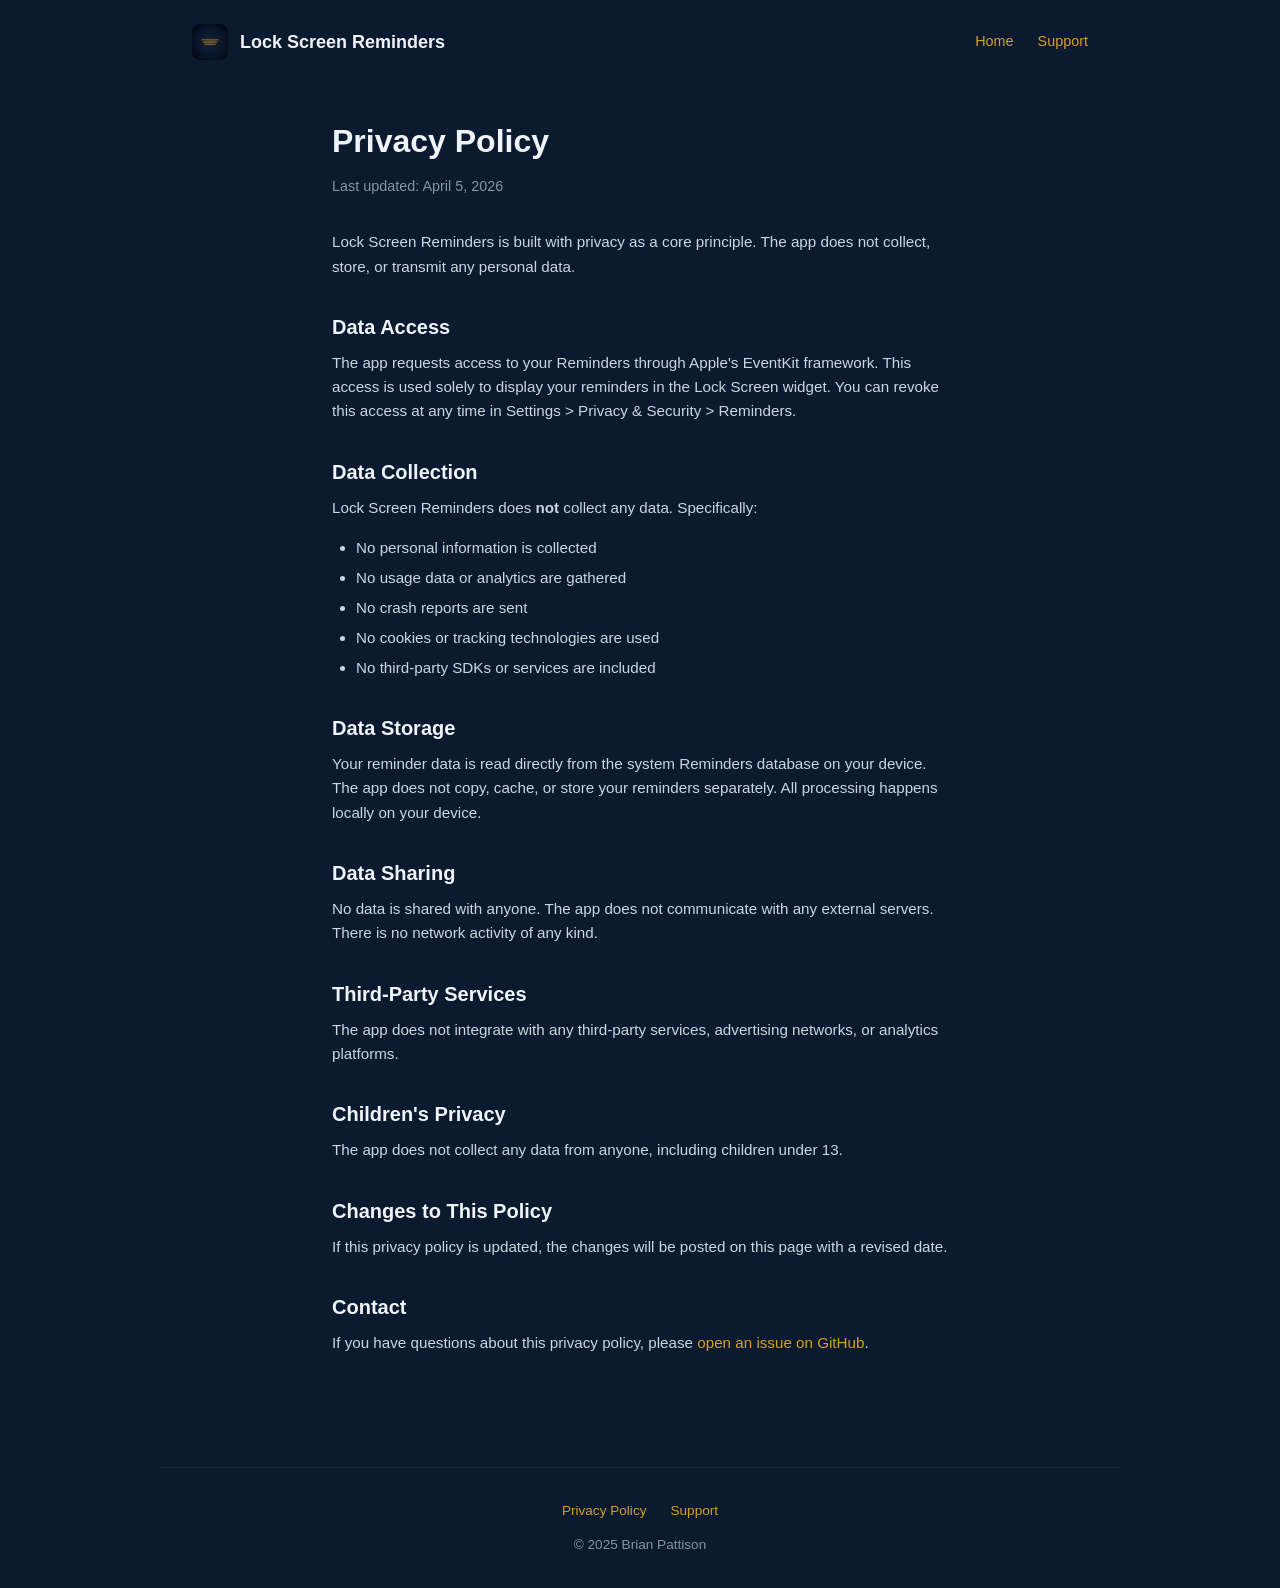
==== docs/privacy.html @ 913a4e99 "Move website to docs/" ====
<!DOCTYPE html>
<html lang="en">
<head>
  <meta charset="UTF-8">
  <meta name="viewport" content="width=device-width, initial-scale=1.0">
  <title>Privacy Policy - Lock Screen Reminders</title>
  <meta name="description" content="Privacy policy for the Lock Screen Reminders iOS app.">
  <link rel="stylesheet" href="style.css">
  <link rel="icon" href="icon.png" type="image/png">
</head>
<body>
  <header>
    <a href="/" class="logo">
      <img src="icon.png" alt="Lock Screen Reminders icon">
      Lock Screen Reminders
    </a>
    <nav>
      <a href="/">Home</a>
      <a href="https://github.com/brianpattison/lock-screen-reminders-app/issues">Support</a>
    </nav>
  </header>

  <main class="page">
    <h1>Privacy Policy</h1>
    <p class="updated">Last updated: April 5, 2026</p>

    <p>Lock Screen Reminders is built with privacy as a core principle. The app does not collect, store, or transmit any personal data.</p>

    <h2>Data Access</h2>
    <p>The app requests access to your Reminders through Apple's EventKit framework. This access is used solely to display your reminders in the Lock Screen widget. You can revoke this access at any time in Settings &gt; Privacy &amp; Security &gt; Reminders.</p>

    <h2>Data Collection</h2>
    <p>Lock Screen Reminders does <strong>not</strong> collect any data. Specifically:</p>
    <ul>
      <li>No personal information is collected</li>
      <li>No usage data or analytics are gathered</li>
      <li>No crash reports are sent</li>
      <li>No cookies or tracking technologies are used</li>
      <li>No third-party SDKs or services are included</li>
    </ul>

    <h2>Data Storage</h2>
    <p>Your reminder data is read directly from the system Reminders database on your device. The app does not copy, cache, or store your reminders separately. All processing happens locally on your device.</p>

    <h2>Data Sharing</h2>
    <p>No data is shared with anyone. The app does not communicate with any external servers. There is no network activity of any kind.</p>

    <h2>Third-Party Services</h2>
    <p>The app does not integrate with any third-party services, advertising networks, or analytics platforms.</p>

    <h2>Children's Privacy</h2>
    <p>The app does not collect any data from anyone, including children under 13.</p>

    <h2>Changes to This Policy</h2>
    <p>If this privacy policy is updated, the changes will be posted on this page with a revised date.</p>

    <h2>Contact</h2>
    <p>If you have questions about this privacy policy, please <a href="https://github.com/brianpattison/lock-screen-reminders-app/issues">open an issue on GitHub</a>.</p>
  </main>

  <footer>
    <div class="links">
      <a href="privacy.html">Privacy Policy</a>
      <a href="https://github.com/brianpattison/lock-screen-reminders-app/issues">Support</a>
    </div>
    <p>&copy; 2025 Brian Pattison</p>
  </footer>
</body>
</html>
---- docs/style.css ----
:root {
  --navy: #0b1a2e;
  --navy-light: #112240;
  --gold: #d4a020;
  --gold-light: #e8b84a;
  --gold-glow: rgba(212, 160, 32, 0.3);
  --text: #ccd6e0;
  --text-muted: #8892a4;
  --white: #f0f4f8;
}

* {
  margin: 0;
  padding: 0;
  box-sizing: border-box;
}

html {
  scroll-behavior: smooth;
}

body {
  font-family: -apple-system, BlinkMacSystemFont, "SF Pro Display", "Segoe UI", Roboto, Helvetica, Arial, sans-serif;
  background: var(--navy);
  color: var(--text);
  line-height: 1.6;
  min-height: 100vh;
}

a {
  color: var(--gold);
  text-decoration: none;
  transition: color 0.2s;
}

a:hover {
  color: var(--gold-light);
}

/* Header */
header {
  padding: 1.5rem 2rem;
  display: flex;
  justify-content: space-between;
  align-items: center;
  max-width: 960px;
  margin: 0 auto;
}

.logo {
  display: flex;
  align-items: center;
  gap: 0.75rem;
  font-size: 1.125rem;
  font-weight: 600;
  color: var(--white);
}

.logo img {
  width: 36px;
  height: 36px;
  border-radius: 8px;
}

nav {
  display: flex;
  gap: 1.5rem;
  font-size: 0.9rem;
}

/* Hero */
.hero {
  text-align: center;
  padding: 4rem 2rem 3rem;
  max-width: 720px;
  margin: 0 auto;
}

.hero .app-icon {
  width: 120px;
  height: 120px;
  border-radius: 27px;
  margin-bottom: 2rem;
  box-shadow: 0 0 40px var(--gold-glow), 0 8px 32px rgba(0, 0, 0, 0.4);
}

.hero h1 {
  font-size: 2.5rem;
  font-weight: 700;
  color: var(--white);
  margin-bottom: 0.75rem;
  letter-spacing: -0.02em;
}

.hero .tagline {
  font-size: 1.2rem;
  color: var(--text-muted);
  margin-bottom: 2rem;
  max-width: 480px;
  margin-left: auto;
  margin-right: auto;
}

.app-store-badge {
  display: inline-block;
  transition: opacity 0.2s;
}

.app-store-badge:hover {
  opacity: 0.85;
}

.app-store-badge img {
  height: 54px;
}

/* Features */
.features {
  display: grid;
  grid-template-columns: repeat(auto-fit, minmax(240px, 1fr));
  gap: 1.5rem;
  max-width: 820px;
  margin: 2rem auto 0;
  padding: 0 2rem;
}

.feature {
  background: var(--navy-light);
  border: 1px solid rgba(204, 214, 224, 0.06);
  border-radius: 12px;
  padding: 1.5rem;
}

.feature h3 {
  color: var(--gold);
  font-size: 1rem;
  font-weight: 600;
  margin-bottom: 0.5rem;
}

.feature p {
  font-size: 0.9rem;
  color: var(--text-muted);
  line-height: 1.5;
}

/* Screenshots */
.screenshots {
  text-align: center;
  padding: 4rem 2rem;
  max-width: 820px;
  margin: 0 auto;
}

.screenshots h2 {
  font-size: 1.5rem;
  color: var(--white);
  margin-bottom: 1.5rem;
}

.screenshot-grid {
  display: flex;
  justify-content: center;
  gap: 1.5rem;
  flex-wrap: wrap;
}

.screenshot-placeholder {
  width: 180px;
  height: 390px;
  background: var(--navy-light);
  border: 1px dashed rgba(204, 214, 224, 0.15);
  border-radius: 20px;
  display: flex;
  align-items: center;
  justify-content: center;
  color: var(--text-muted);
  font-size: 0.8rem;
}

/* Footer */
footer {
  text-align: center;
  padding: 2rem;
  border-top: 1px solid rgba(204, 214, 224, 0.06);
  font-size: 0.85rem;
  color: var(--text-muted);
  max-width: 960px;
  margin: 2rem auto 0;
}

footer .links {
  display: flex;
  justify-content: center;
  gap: 1.5rem;
  margin-bottom: 0.75rem;
}

/* Privacy Policy Page */
.page {
  max-width: 680px;
  margin: 0 auto;
  padding: 2rem 2rem 4rem;
}

.page h1 {
  font-size: 2rem;
  color: var(--white);
  margin-bottom: 0.5rem;
}

.page .updated {
  color: var(--text-muted);
  font-size: 0.9rem;
  margin-bottom: 2rem;
}

.page h2 {
  font-size: 1.25rem;
  color: var(--white);
  margin-top: 2rem;
  margin-bottom: 0.5rem;
}

.page p,
.page ul {
  margin-bottom: 1rem;
  font-size: 0.95rem;
  color: var(--text);
}

.page ul {
  padding-left: 1.5rem;
}

.page li {
  margin-bottom: 0.35rem;
}

/* Responsive */
@media (max-width: 600px) {
  .hero h1 {
    font-size: 1.75rem;
  }

  .hero .tagline {
    font-size: 1rem;
  }

  header {
    flex-direction: column;
    gap: 1rem;
  }

  .screenshot-placeholder {
    width: 140px;
    height: 303px;
  }
}
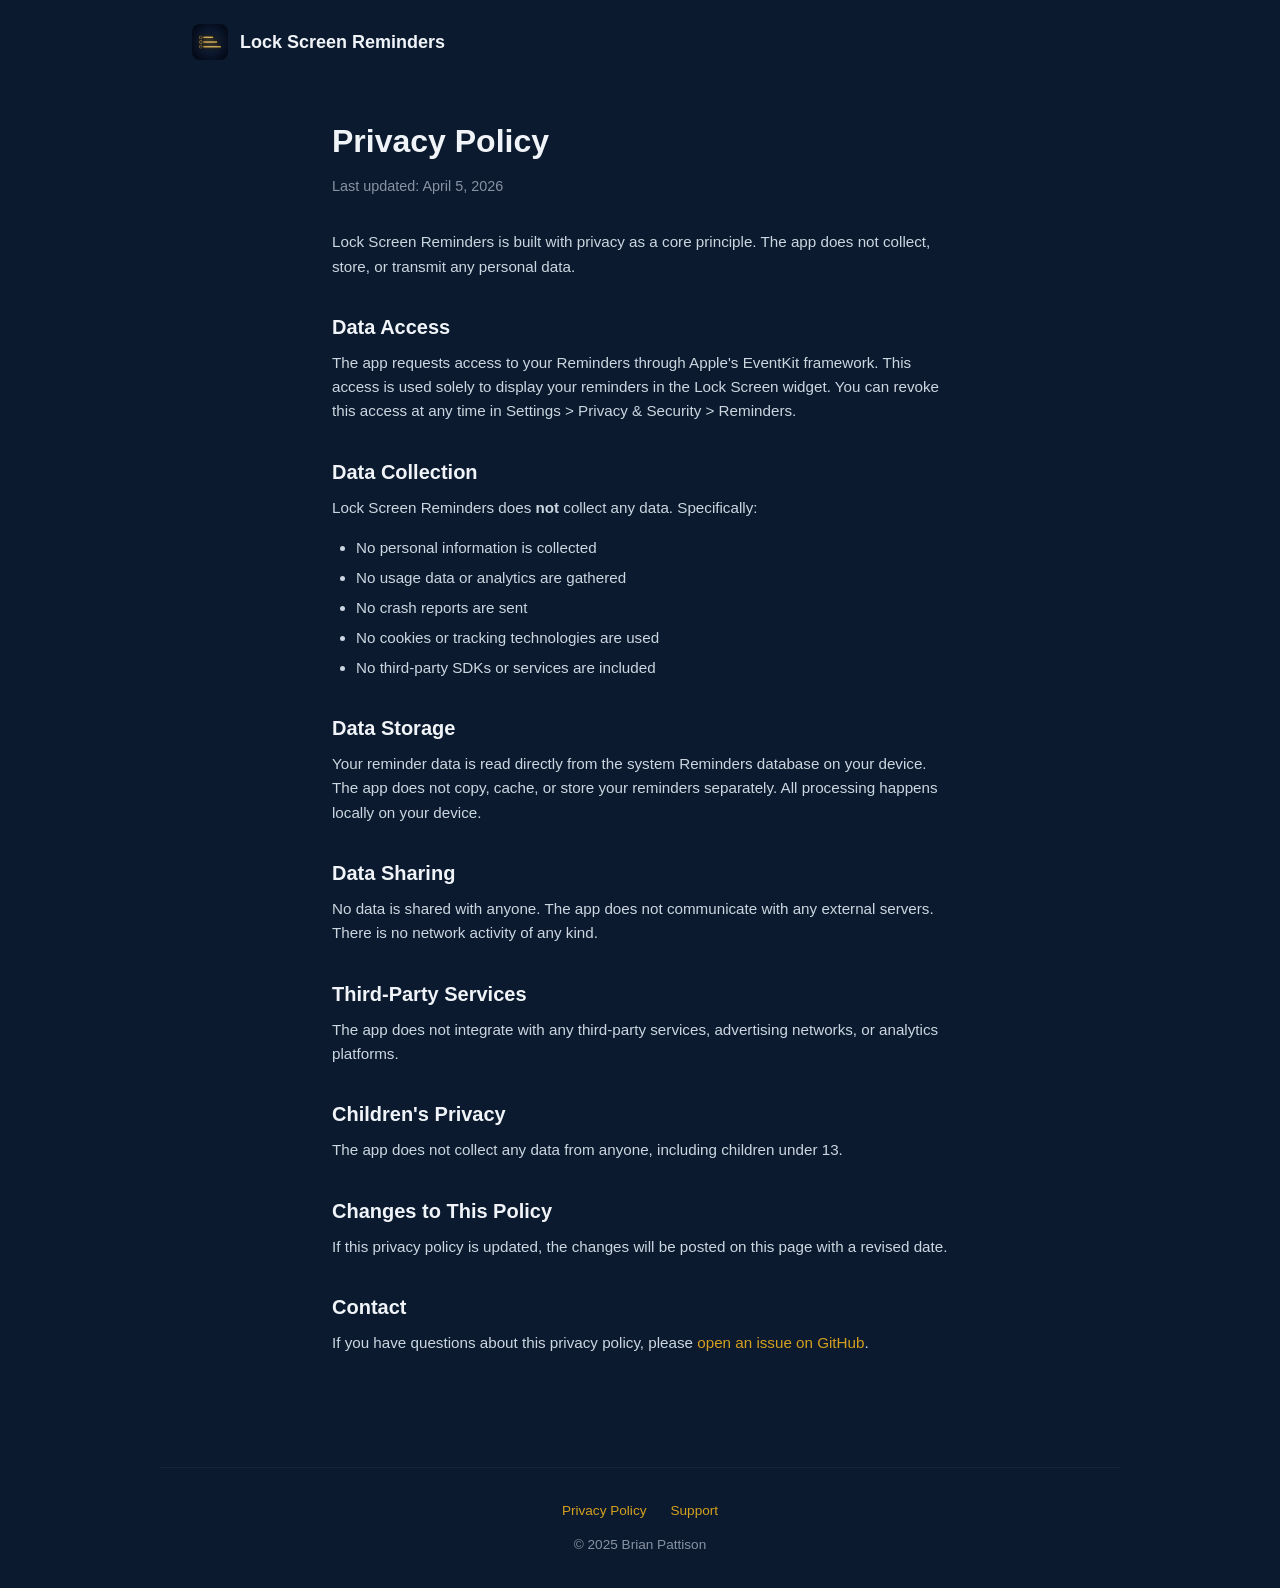
==== commit f05295de: "Add support page and update site nav links Co-Authored-By: Claude Opus 4.6 (1M context) <noreply@ant" ====
--- a/docs/privacy.html
+++ b/docs/privacy.html
@@ -14,10 +14,6 @@
       <img src="icon.png" alt="Lock Screen Reminders icon">
       Lock Screen Reminders
     </a>
-    <nav>
-      <a href="/">Home</a>
-      <a href="https://github.com/brianpattison/lock-screen-reminders-app/issues">Support</a>
-    </nav>
   </header>
 
   <main class="page">
@@ -61,7 +57,7 @@
   <footer>
     <div class="links">
       <a href="privacy.html">Privacy Policy</a>
-      <a href="https://github.com/brianpattison/lock-screen-reminders-app/issues">Support</a>
+      <a href="support.html">Support</a>
     </div>
     <p>&copy; 2025 Brian Pattison</p>
   </footer>
--- a/docs/style.css
+++ b/docs/style.css
@@ -165,17 +165,24 @@
   flex-wrap: wrap;
 }
 
-.screenshot-placeholder {
+.screenshot-link {
+  display: block;
   width: 180px;
-  height: 390px;
-  background: var(--navy-light);
-  border: 1px dashed rgba(204, 214, 224, 0.15);
   border-radius: 20px;
-  display: flex;
-  align-items: center;
-  justify-content: center;
-  color: var(--text-muted);
-  font-size: 0.8rem;
+  overflow: hidden;
+  transition: transform 0.2s, box-shadow 0.2s;
+  box-shadow: 0 4px 20px rgba(0, 0, 0, 0.3);
+}
+
+.screenshot-link:hover {
+  transform: scale(1.03);
+  box-shadow: 0 8px 30px rgba(0, 0, 0, 0.5);
+}
+
+.screenshot-img {
+  width: 100%;
+  height: auto;
+  display: block;
 }
 
 /* Footer */
@@ -252,8 +259,7 @@
     gap: 1rem;
   }
 
-  .screenshot-placeholder {
+  .screenshot-link {
     width: 140px;
-    height: 303px;
-  }
-}
+  }
+}
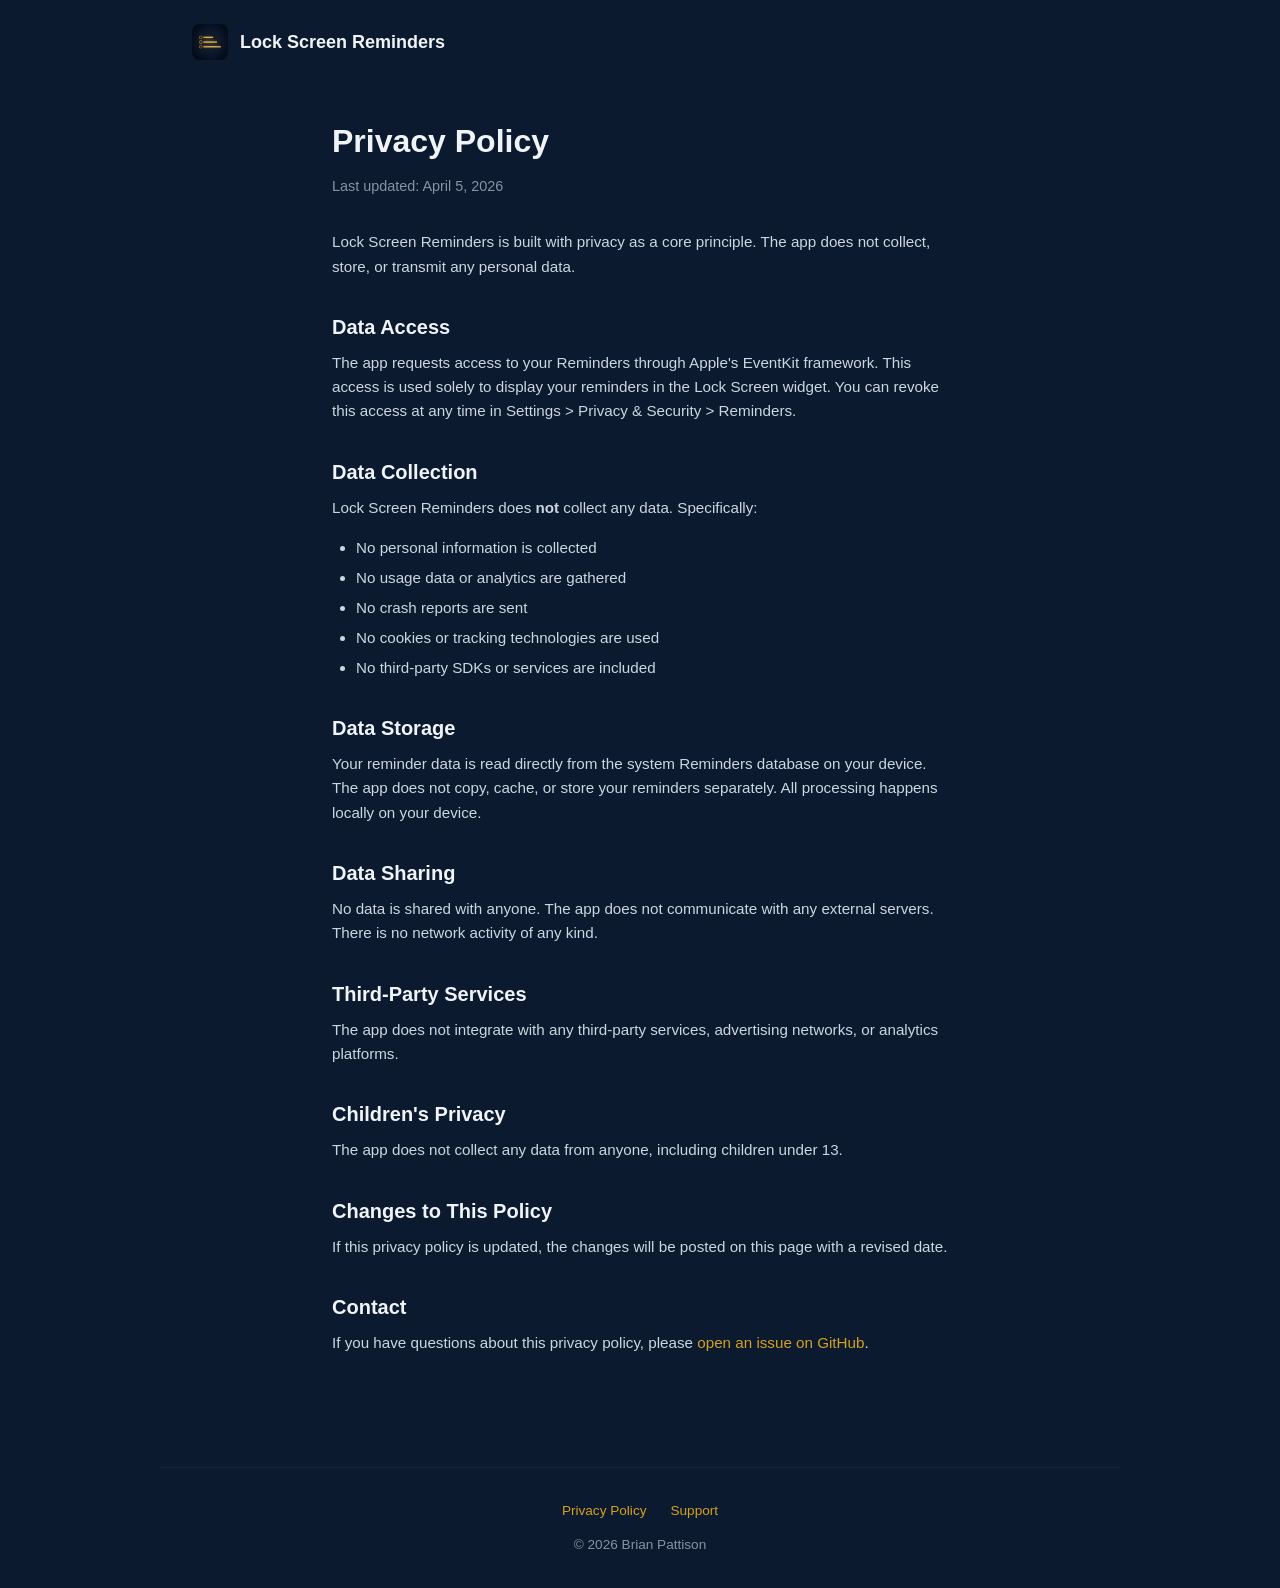
==== commit 0f1a94ba: "Update copyright year to 2026 Co-Authored-By: Claude Opus 4.6 (1M context) <noreply@anthropic.com>" ====
--- a/docs/privacy.html
+++ b/docs/privacy.html
@@ -59,7 +59,7 @@
       <a href="privacy.html">Privacy Policy</a>
       <a href="support.html">Support</a>
     </div>
-    <p>&copy; 2025 Brian Pattison</p>
+    <p>&copy; 2026 Brian Pattison</p>
   </footer>
 </body>
 </html>
